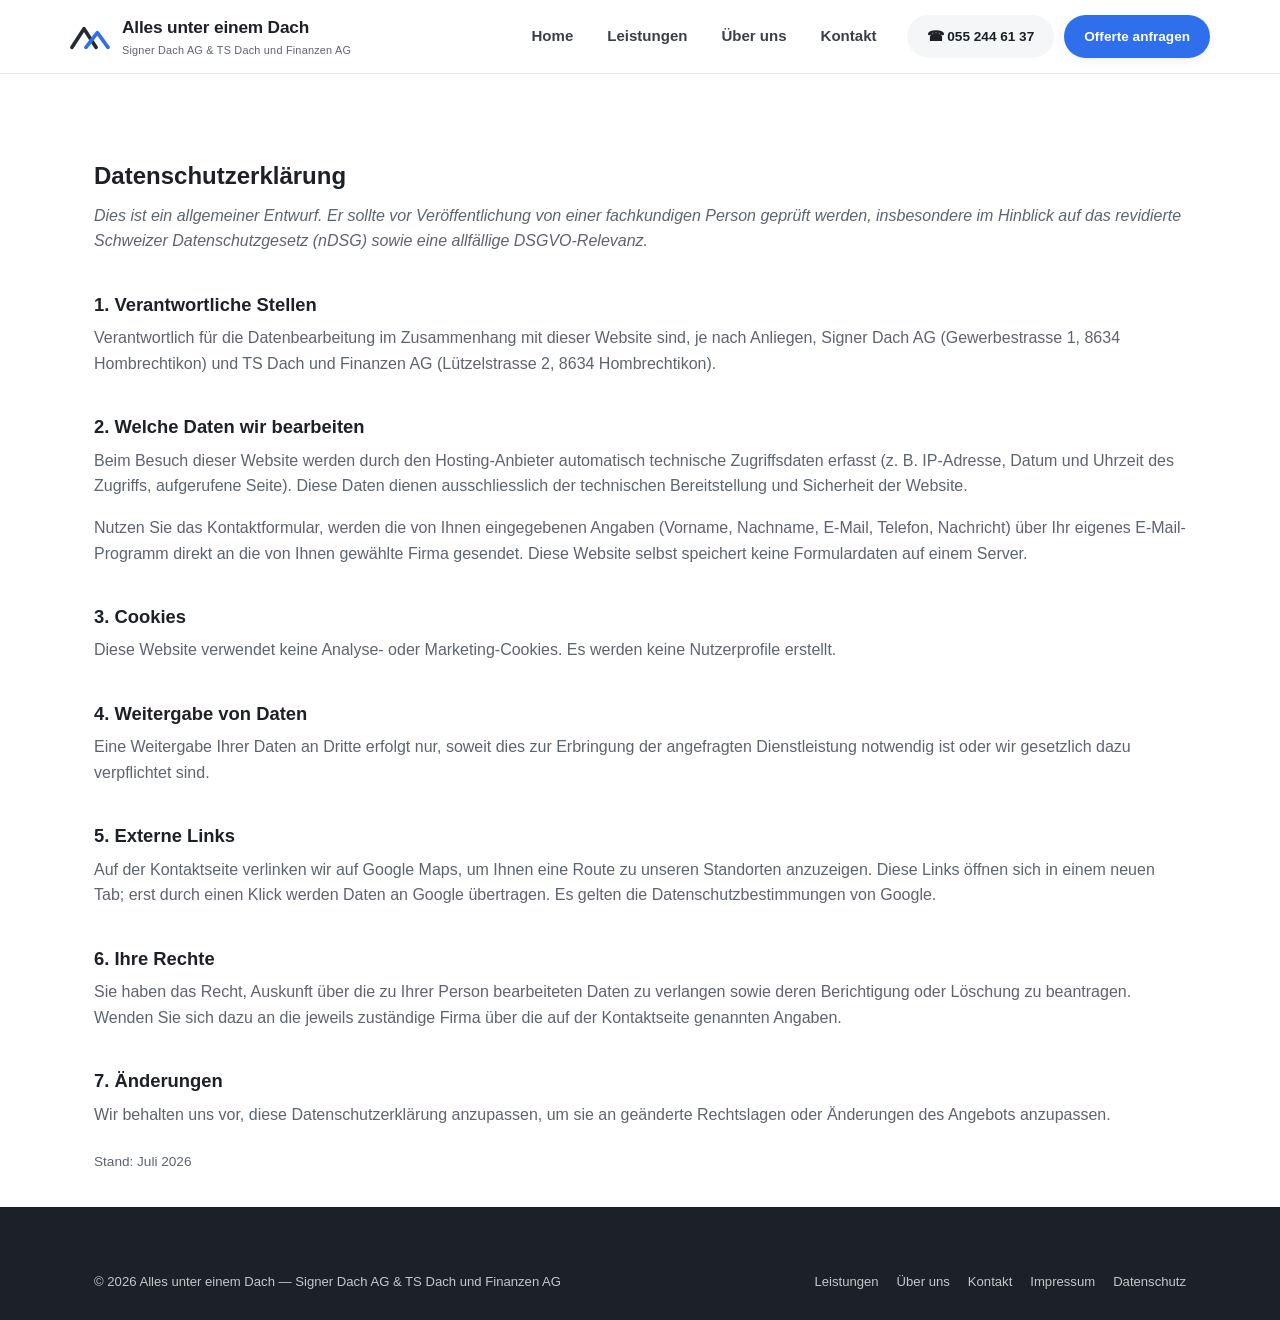
==== datenschutz.html @ af62ad4d "Initial commit: static site with Render deployment config Add render.yaml blueprint for one-click Re" ====
<!DOCTYPE html>
<html lang="de">
<head>
<meta charset="UTF-8">
<meta name="viewport" content="width=device-width, initial-scale=1.0">
<title>Datenschutz | Alles unter einem Dach</title>
<link rel="icon" type="image/svg+xml" href="assets/logo.svg">
<link rel="stylesheet" href="css/style.css">
</head>
<body>

<header class="site-header">
  <div class="container header-inner">
    <a href="index.html" class="brand">
      <img src="assets/logo.svg" alt="Alles unter einem Dach Logo">
      <span>Alles unter einem Dach
        <small>Signer Dach AG &amp; TS Dach und Finanzen AG</small>
      </span>
    </a>
    <nav class="main-nav">
      <a href="index.html">Home</a>
      <a href="leistungen.html">Leistungen</a>
      <a href="ueber-uns.html">Über uns</a>
      <a href="kontakt.html">Kontakt</a>
    </nav>
    <div class="header-actions">
      <a href="tel:+41552446137" class="btn btn-ghost btn-sm">☎ 055 244 61 37</a>
      <a href="kontakt.html" class="btn btn-primary btn-sm">Offerte anfragen</a>
      <button class="nav-toggle" aria-label="Menü öffnen" aria-expanded="false">
        <span></span><span></span><span></span>
      </button>
    </div>
  </div>
</header>

<section style="padding-bottom:20px;">
  <div class="container legal">
    <h1>Datenschutzerklärung</h1>
    <p><em>Dies ist ein allgemeiner Entwurf. Er sollte vor Veröffentlichung von einer fachkundigen Person geprüft werden, insbesondere im Hinblick auf das revidierte Schweizer Datenschutzgesetz (nDSG) sowie eine allfällige DSGVO-Relevanz.</em></p>

    <h2>1. Verantwortliche Stellen</h2>
    <p>Verantwortlich für die Datenbearbeitung im Zusammenhang mit dieser Website sind, je nach Anliegen, Signer Dach AG (Gewerbestrasse 1, 8634 Hombrechtikon) und TS Dach und Finanzen AG (Lützelstrasse 2, 8634 Hombrechtikon).</p>

    <h2>2. Welche Daten wir bearbeiten</h2>
    <p>Beim Besuch dieser Website werden durch den Hosting-Anbieter automatisch technische Zugriffsdaten erfasst (z. B. IP-Adresse, Datum und Uhrzeit des Zugriffs, aufgerufene Seite). Diese Daten dienen ausschliesslich der technischen Bereitstellung und Sicherheit der Website.</p>
    <p>Nutzen Sie das Kontaktformular, werden die von Ihnen eingegebenen Angaben (Vorname, Nachname, E-Mail, Telefon, Nachricht) über Ihr eigenes E-Mail-Programm direkt an die von Ihnen gewählte Firma gesendet. Diese Website selbst speichert keine Formulardaten auf einem Server.</p>

    <h2>3. Cookies</h2>
    <p>Diese Website verwendet keine Analyse- oder Marketing-Cookies. Es werden keine Nutzerprofile erstellt.</p>

    <h2>4. Weitergabe von Daten</h2>
    <p>Eine Weitergabe Ihrer Daten an Dritte erfolgt nur, soweit dies zur Erbringung der angefragten Dienstleistung notwendig ist oder wir gesetzlich dazu verpflichtet sind.</p>

    <h2>5. Externe Links</h2>
    <p>Auf der Kontaktseite verlinken wir auf Google Maps, um Ihnen eine Route zu unseren Standorten anzuzeigen. Diese Links öffnen sich in einem neuen Tab; erst durch einen Klick werden Daten an Google übertragen. Es gelten die Datenschutzbestimmungen von Google.</p>

    <h2>6. Ihre Rechte</h2>
    <p>Sie haben das Recht, Auskunft über die zu Ihrer Person bearbeiteten Daten zu verlangen sowie deren Berichtigung oder Löschung zu beantragen. Wenden Sie sich dazu an die jeweils zuständige Firma über die auf der <a href="kontakt.html">Kontaktseite</a> genannten Angaben.</p>

    <h2>7. Änderungen</h2>
    <p>Wir behalten uns vor, diese Datenschutzerklärung anzupassen, um sie an geänderte Rechtslagen oder Änderungen des Angebots anzupassen.</p>

    <p style="margin-top:24px; font-size:0.85rem;">Stand: Juli 2026</p>
  </div>
</section>

<footer class="site-footer">
  <div class="container">
    <div class="footer-bottom" style="border-top:none; padding-top:0;">
      <span>&copy; <span id="year"></span> Alles unter einem Dach — Signer Dach AG &amp; TS Dach und Finanzen AG</span>
      <ul>
        <li><a href="leistungen.html">Leistungen</a></li>
        <li><a href="ueber-uns.html">Über uns</a></li>
        <li><a href="kontakt.html">Kontakt</a></li>
        <li><a href="impressum.html">Impressum</a></li>
        <li><a href="datenschutz.html">Datenschutz</a></li>
      </ul>
    </div>
  </div>
</footer>

<script src="js/main.js"></script>
</body>
</html>
---- css/style.css ----
/* ==========================================================================
   Alles unter einem Dach – gemeinsames Stylesheet
   Marken: Signer Dach AG (Blau) · TS Dach und Finanzen AG (Gold)
   ========================================================================== */

:root {
  --ink: #1c2127;
  --charcoal: #262b31;
  --charcoal-soft: #3a4048;
  --blue: #2f6feb;
  --blue-dark: #1f4fb8;
  --blue-tint: #eaf1ff;
  --gold: #c8922f;
  --gold-dark: #a8741e;
  --gold-tint: #fbf1e2;
  --bg: #ffffff;
  --bg-soft: #f5f6f8;
  --bg-charcoal: #1c2127;
  --border: #e3e7ec;
  --muted: #5b6570;
  --muted-light: #8991a0;
  --radius: 14px;
  --shadow: 0 10px 30px -12px rgba(28, 33, 39, 0.18);
  --shadow-sm: 0 4px 14px -6px rgba(28, 33, 39, 0.15);
  --max: 1140px;
  --font: "Segoe UI", "Helvetica Neue", Arial, "Noto Sans", sans-serif;
}

* { box-sizing: border-box; }

html { scroll-behavior: smooth; }

body {
  margin: 0;
  font-family: var(--font);
  color: var(--ink);
  background: var(--bg);
  line-height: 1.6;
  -webkit-font-smoothing: antialiased;
}

img, svg { max-width: 100%; display: block; }

a { color: inherit; text-decoration: none; }

h1, h2, h3, h4 { line-height: 1.2; margin: 0 0 0.5em; font-weight: 700; }
p { margin: 0 0 1em; }
ul { margin: 0; padding: 0; list-style: none; }

.container {
  max-width: var(--max);
  margin: 0 auto;
  padding: 0 24px;
}

section { padding: 88px 0; }
@media (max-width: 720px) {
  section { padding: 56px 0; }
}

.eyebrow {
  display: inline-block;
  font-size: 0.78rem;
  font-weight: 700;
  letter-spacing: 0.08em;
  text-transform: uppercase;
  color: var(--blue);
  margin-bottom: 14px;
}

.section-head {
  max-width: 680px;
  margin-bottom: 48px;
}
.section-head.center { margin-left: auto; margin-right: auto; text-align: center; }

.section-head h2 { font-size: clamp(1.6rem, 3vw, 2.2rem); }
.section-head p { color: var(--muted); font-size: 1.05rem; }

/* ---------- Buttons ---------- */
.btn {
  display: inline-flex;
  align-items: center;
  gap: 8px;
  padding: 13px 26px;
  border-radius: 999px;
  font-weight: 600;
  font-size: 0.95rem;
  cursor: pointer;
  border: 2px solid transparent;
  transition: transform 0.15s ease, box-shadow 0.15s ease, background 0.15s ease, color 0.15s ease;
  white-space: nowrap;
}
.btn:hover { transform: translateY(-2px); }
.btn-primary { background: var(--blue); color: #fff; box-shadow: var(--shadow-sm); }
.btn-primary:hover { background: var(--blue-dark); }
.btn-gold { background: var(--gold); color: #fff; box-shadow: var(--shadow-sm); }
.btn-gold:hover { background: var(--gold-dark); }
.btn-outline { background: transparent; border-color: rgba(255,255,255,0.55); color: #fff; }
.btn-outline:hover { background: rgba(255,255,255,0.12); }
.btn-outline-dark { background: transparent; border-color: var(--border); color: var(--ink); }
.btn-outline-dark:hover { border-color: var(--blue); color: var(--blue); }
.btn-ghost { background: var(--bg-soft); color: var(--ink); }
.btn-ghost:hover { background: var(--border); }
.btn-sm { padding: 9px 18px; font-size: 0.85rem; }

/* ---------- Header ---------- */
.site-header {
  position: sticky;
  top: 0;
  z-index: 100;
  background: rgba(255,255,255,0.92);
  backdrop-filter: blur(8px);
  border-bottom: 1px solid var(--border);
}
.header-inner {
  display: flex;
  align-items: center;
  justify-content: space-between;
  padding: 14px 0;
  gap: 16px;
}
.brand {
  display: flex;
  align-items: center;
  gap: 12px;
  font-weight: 800;
  font-size: 1.08rem;
  letter-spacing: -0.01em;
  min-width: 0;
  flex: 1 1 auto;
}
.brand img { width: 40px; height: auto; flex-shrink: 0; }
.brand > span { min-width: 0; white-space: nowrap; overflow: hidden; text-overflow: ellipsis; }
.brand small {
  display: block;
  font-weight: 500;
  font-size: 0.68rem;
  color: var(--muted);
  letter-spacing: 0.02em;
  white-space: nowrap;
  overflow: hidden;
  text-overflow: ellipsis;
}

.main-nav {
  display: flex;
  align-items: center;
  gap: 6px;
}
.main-nav a {
  padding: 10px 14px;
  border-radius: 8px;
  font-weight: 600;
  font-size: 0.94rem;
  color: var(--charcoal-soft);
  transition: background 0.15s ease, color 0.15s ease;
}
.main-nav a:hover { background: var(--bg-soft); color: var(--ink); }
.main-nav a.active { color: var(--blue); }

.header-actions { display: flex; align-items: center; gap: 10px; }
.nav-toggle {
  display: none;
  flex-direction: column;
  gap: 4px;
  background: none;
  border: none;
  cursor: pointer;
  padding: 8px;
}
.nav-toggle span { width: 22px; height: 2px; background: var(--ink); border-radius: 2px; }

@media (max-width: 900px) {
  .main-nav {
    position: absolute;
    top: 100%; left: 0; right: 0;
    background: #fff;
    flex-direction: column;
    align-items: stretch;
    padding: 10px 20px 18px;
    border-bottom: 1px solid var(--border);
    box-shadow: var(--shadow);
    display: none;
  }
  .main-nav.open { display: flex; }
  .main-nav a { padding: 12px 8px; }
  .nav-toggle { display: flex; }
}

@media (max-width: 640px) {
  .brand small { display: none; }
  .header-actions a.btn-ghost { display: none; }
}

@media (max-width: 460px) {
  .header-actions a.btn-primary { display: none; }
}

/* ---------- Hero ---------- */
.hero {
  background:
    radial-gradient(1100px 500px at 85% -10%, rgba(47,111,235,0.35), transparent 60%),
    linear-gradient(160deg, var(--charcoal), #12151a);
  color: #fff;
  padding: 110px 0 90px;
  position: relative;
  overflow: hidden;
}
.hero .container { position: relative; z-index: 1; }
.hero-tag {
  display: inline-flex;
  align-items: center;
  gap: 8px;
  background: rgba(255,255,255,0.1);
  border: 1px solid rgba(255,255,255,0.18);
  padding: 8px 16px;
  border-radius: 999px;
  font-size: 0.85rem;
  margin-bottom: 22px;
}
.hero-tag .dot-blue { color: var(--blue); }
.hero-tag .dot-gold { color: var(--gold); }
.hero h1 {
  font-size: clamp(2.2rem, 5vw, 3.4rem);
  max-width: 780px;
  margin-bottom: 22px;
}
.hero p.lead {
  font-size: 1.15rem;
  color: rgba(255,255,255,0.78);
  max-width: 620px;
  margin-bottom: 34px;
}
.hero-actions { display: flex; gap: 14px; flex-wrap: wrap; margin-bottom: 56px; }

.hero-brandbar {
  display: flex;
  gap: 18px;
  flex-wrap: wrap;
}
.hero-brandbar .chip {
  display: flex;
  align-items: center;
  gap: 10px;
  background: rgba(255,255,255,0.06);
  border: 1px solid rgba(255,255,255,0.14);
  padding: 12px 18px;
  border-radius: 12px;
  font-size: 0.9rem;
}
.hero-brandbar .swatch { width: 10px; height: 10px; border-radius: 3px; }
.swatch-blue { background: var(--blue); }
.swatch-gold { background: var(--gold); }

/* ---------- Intro / Story ---------- */
.story {
  display: grid;
  grid-template-columns: 1.1fr 0.9fr;
  gap: 56px;
  align-items: center;
}
@media (max-width: 860px) { .story { grid-template-columns: 1fr; } }
.story-figure {
  background: var(--bg-soft);
  border-radius: var(--radius);
  padding: 36px;
  border: 1px solid var(--border);
}
.story-figure .merge-mark { width: 120px; margin: 0 auto 20px; }
.story-stats {
  display: grid;
  grid-template-columns: 1fr 1fr;
  gap: 18px;
  margin-top: 8px;
}
.stat b { display: block; font-size: 1.7rem; color: var(--charcoal); }
.stat span { font-size: 0.85rem; color: var(--muted); }

/* ---------- Brand cards ---------- */
.brand-grid {
  display: grid;
  grid-template-columns: 1fr 1fr;
  gap: 28px;
}
@media (max-width: 860px) { .brand-grid { grid-template-columns: 1fr; } }

.brand-card {
  border: 1px solid var(--border);
  border-radius: var(--radius);
  padding: 34px;
  background: #fff;
  box-shadow: var(--shadow-sm);
  border-top: 5px solid var(--blue);
  display: flex;
  flex-direction: column;
  height: 100%;
}
.brand-card.gold { border-top-color: var(--gold); }
.brand-card .badge {
  display: inline-block;
  align-self: flex-start;
  font-size: 0.72rem;
  font-weight: 700;
  letter-spacing: 0.05em;
  text-transform: uppercase;
  padding: 6px 12px;
  border-radius: 999px;
  background: var(--blue-tint);
  color: var(--blue-dark);
  margin-bottom: 16px;
}
.brand-card.gold .badge { background: var(--gold-tint); color: var(--gold-dark); }
.brand-card h3 { font-size: 1.4rem; }
.brand-card .quote {
  font-style: italic;
  color: var(--muted);
  border-left: 3px solid var(--blue);
  padding-left: 14px;
  margin: 16px 0;
}
.brand-card.gold .quote { border-left-color: var(--gold); }
.brand-card ul.tags {
  display: flex;
  flex-wrap: wrap;
  gap: 8px;
  margin: 18px 0 26px;
}
.brand-card ul.tags li {
  background: var(--bg-soft);
  border: 1px solid var(--border);
  padding: 6px 12px;
  border-radius: 999px;
  font-size: 0.82rem;
  color: var(--charcoal-soft);
}
.brand-card .card-footer {
  margin-top: auto;
  display: flex;
  align-items: center;
  justify-content: space-between;
  flex-wrap: wrap;
  gap: 10px;
  padding-top: 18px;
  border-top: 1px dashed var(--border);
  font-size: 0.88rem;
  color: var(--muted);
}

/* ---------- Services ---------- */
.service-grid {
  display: grid;
  grid-template-columns: repeat(3, 1fr);
  gap: 22px;
}
@media (max-width: 900px) { .service-grid { grid-template-columns: repeat(2, 1fr); } }
@media (max-width: 600px) { .service-grid { grid-template-columns: 1fr; } }

.service-card {
  background: var(--bg-soft);
  border: 1px solid var(--border);
  border-radius: 12px;
  padding: 24px;
  transition: transform 0.15s ease, box-shadow 0.15s ease, border-color 0.15s ease;
}
.service-card:hover { transform: translateY(-3px); box-shadow: var(--shadow-sm); border-color: var(--blue); }
.service-card .icon {
  width: 42px; height: 42px;
  border-radius: 10px;
  display: flex; align-items: center; justify-content: center;
  background: var(--blue-tint);
  color: var(--blue-dark);
  margin-bottom: 14px;
  font-size: 1.2rem;
}
.service-grid.gold .service-card:hover { border-color: var(--gold); }
.service-grid.gold .service-card .icon { background: var(--gold-tint); color: var(--gold-dark); }
.service-card h4 { font-size: 1.05rem; margin-bottom: 6px; }
.service-card p { color: var(--muted); font-size: 0.92rem; margin: 0; }

/* ---------- Brand section wrapper (Leistungen page) ---------- */
.brand-section { border-top: 1px solid var(--border); }
.brand-banner {
  display: flex;
  align-items: center;
  justify-content: space-between;
  flex-wrap: wrap;
  gap: 20px;
  padding: 22px 28px;
  border-radius: var(--radius);
  margin-bottom: 44px;
  background: var(--blue-tint);
}
.brand-banner.gold { background: var(--gold-tint); }
.brand-banner .name { font-size: 1.3rem; font-weight: 800; }
.brand-banner .name span { display:block; font-weight: 500; font-size: 0.85rem; color: var(--muted); }

.subhead {
  font-size: 1.05rem;
  font-weight: 700;
  margin: 44px 0 18px;
  display: flex;
  align-items: center;
  gap: 10px;
}
.subhead::before {
  content: "";
  width: 22px; height: 3px; border-radius: 2px;
  background: var(--blue);
}
.gold-block .subhead::before { background: var(--gold); }

/* ---------- Team ---------- */
.team-grid {
  display: grid;
  grid-template-columns: repeat(2, 1fr);
  gap: 26px;
}
@media (max-width: 700px) { .team-grid { grid-template-columns: 1fr; } }
.team-card {
  display: flex;
  gap: 20px;
  align-items: flex-start;
  padding: 28px;
  border: 1px solid var(--border);
  border-radius: var(--radius);
  background: #fff;
}
.avatar {
  width: 64px; height: 64px;
  border-radius: 50%;
  display: flex; align-items: center; justify-content: center;
  font-weight: 800;
  color: #fff;
  font-size: 1.1rem;
  flex-shrink: 0;
  background: var(--blue);
}
.team-card.gold .avatar { background: var(--gold); }
.team-card h4 { margin-bottom: 2px; font-size: 1.1rem; }
.team-card .role { color: var(--muted); font-size: 0.88rem; margin-bottom: 10px; display:block; }
.team-card .companies { display: flex; gap: 8px; flex-wrap: wrap; margin-top: 12px; }
.team-card .companies span {
  font-size: 0.75rem;
  padding: 4px 10px;
  border-radius: 999px;
  background: var(--bg-soft);
  border: 1px solid var(--border);
  color: var(--muted);
}

/* ---------- Values ---------- */
.value-grid {
  display: grid;
  grid-template-columns: repeat(4, 1fr);
  gap: 20px;
}
@media (max-width: 900px) { .value-grid { grid-template-columns: repeat(2, 1fr); } }
@media (max-width: 520px) { .value-grid { grid-template-columns: 1fr; } }
.value-item { text-align: center; padding: 8px; }
.value-item .num {
  width: 46px; height: 46px; border-radius: 50%;
  background: var(--charcoal);
  color: #fff;
  display: flex; align-items: center; justify-content: center;
  font-weight: 700;
  margin: 0 auto 14px;
}
.value-item h4 { font-size: 1rem; }
.value-item p { color: var(--muted); font-size: 0.88rem; }

/* ---------- Contact cards ---------- */
.contact-grid {
  display: grid;
  grid-template-columns: 1fr 1fr;
  gap: 26px;
  margin-bottom: 56px;
}
@media (max-width: 800px) { .contact-grid { grid-template-columns: 1fr; } }
.contact-card {
  border: 1px solid var(--border);
  border-radius: var(--radius);
  padding: 30px;
  border-top: 5px solid var(--blue);
}
.contact-card.gold { border-top-color: var(--gold); }
.contact-card h3 { font-size: 1.2rem; }
.contact-card dl { margin: 18px 0 0; }
.contact-card dt { font-size: 0.75rem; text-transform: uppercase; letter-spacing: 0.04em; color: var(--muted-light); margin-top: 14px; }
.contact-card dd { margin: 2px 0 0; font-weight: 600; }
.contact-card dd a:hover { color: var(--blue); }
.contact-card.gold dd a:hover { color: var(--gold-dark); }

.form-wrap {
  background: var(--bg-soft);
  border: 1px solid var(--border);
  border-radius: var(--radius);
  padding: 40px;
}
@media (max-width: 600px) { .form-wrap { padding: 24px; } }
.form-grid {
  display: grid;
  grid-template-columns: 1fr 1fr;
  gap: 18px;
}
@media (max-width: 640px) { .form-grid { grid-template-columns: 1fr; } }
.field { display: flex; flex-direction: column; gap: 6px; }
.field.full { grid-column: 1 / -1; }
.field label { font-size: 0.85rem; font-weight: 600; color: var(--charcoal-soft); }
.field input, .field select, .field textarea {
  padding: 12px 14px;
  border: 1px solid var(--border);
  border-radius: 9px;
  font-family: inherit;
  font-size: 0.95rem;
  background: #fff;
  color: var(--ink);
}
.field input:focus, .field select:focus, .field textarea:focus {
  outline: none;
  border-color: var(--blue);
  box-shadow: 0 0 0 3px var(--blue-tint);
}
.field.checkbox { flex-direction: row; align-items: flex-start; gap: 10px; }
.field.checkbox input { margin-top: 4px; }
.field.checkbox label { font-weight: 500; color: var(--muted); font-size: 0.86rem; }
.form-note { font-size: 0.8rem; color: var(--muted-light); margin-top: 14px; }
.form-success {
  display: none;
  background: var(--blue-tint);
  color: var(--blue-dark);
  border-radius: 9px;
  padding: 14px 16px;
  font-size: 0.9rem;
  margin-top: 16px;
}
.form-success.show { display: block; }

/* ---------- CTA band ---------- */
.cta-band {
  background: linear-gradient(135deg, var(--charcoal), #12151a);
  color: #fff;
  border-radius: 24px;
  padding: 56px;
  text-align: center;
}
@media (max-width: 600px) { .cta-band { padding: 36px 22px; border-radius: 16px; } }
.cta-band h2 { font-size: clamp(1.5rem, 3vw, 2rem); }
.cta-band p { color: rgba(255,255,255,0.75); max-width: 520px; margin: 0 auto 28px; }
.cta-band .btn-row { display: flex; gap: 14px; justify-content: center; flex-wrap: wrap; }

.bg-soft { background: var(--bg-soft); }

/* ---------- Footer ---------- */
.site-footer {
  background: var(--bg-charcoal);
  color: rgba(255,255,255,0.75);
  padding: 64px 0 28px;
}
.footer-grid {
  display: grid;
  grid-template-columns: 1.3fr 1fr 1fr;
  gap: 40px;
  padding-bottom: 36px;
  border-bottom: 1px solid rgba(255,255,255,0.12);
}
@media (max-width: 800px) { .footer-grid { grid-template-columns: 1fr 1fr; } }
@media (max-width: 560px) { .footer-grid { grid-template-columns: 1fr; } }
.footer-brand { display: flex; align-items: center; gap: 12px; font-weight: 800; color: #fff; margin-bottom: 14px; }
.footer-brand img { width: 34px; }
.footer-col h5 { color: #fff; font-size: 0.85rem; text-transform: uppercase; letter-spacing: 0.06em; margin-bottom: 16px; }
.footer-col ul li { margin-bottom: 10px; font-size: 0.92rem; }
.footer-col ul li a:hover { color: #fff; }
.footer-col .tag {
  display: inline-block;
  font-size: 0.7rem;
  font-weight: 700;
  text-transform: uppercase;
  padding: 3px 9px;
  border-radius: 999px;
  margin-bottom: 8px;
}
.footer-col .tag.blue { background: rgba(47,111,235,0.2); color: #9dbcfb; }
.footer-col .tag.gold { background: rgba(200,146,47,0.22); color: #eac07f; }
.footer-bottom {
  display: flex;
  justify-content: space-between;
  align-items: center;
  flex-wrap: wrap;
  gap: 12px;
  padding-top: 24px;
  font-size: 0.82rem;
}
.footer-bottom ul { display: flex; gap: 18px; flex-wrap: wrap; }
.footer-bottom ul li a:hover { color: #fff; }

/* ---------- Legal pages ---------- */
.legal h2 { margin-top: 40px; font-size: 1.15rem; }
.legal p, .legal li { color: var(--muted); }
.legal ul { list-style: disc; padding-left: 22px; margin-bottom: 1em; }
.legal ul li { margin-bottom: 6px; }

/* ---------- Placeholder note ---------- */
.fillin {
  background: var(--gold-tint);
  color: var(--gold-dark);
  padding: 2px 6px;
  border-radius: 4px;
  font-size: 0.9em;
}
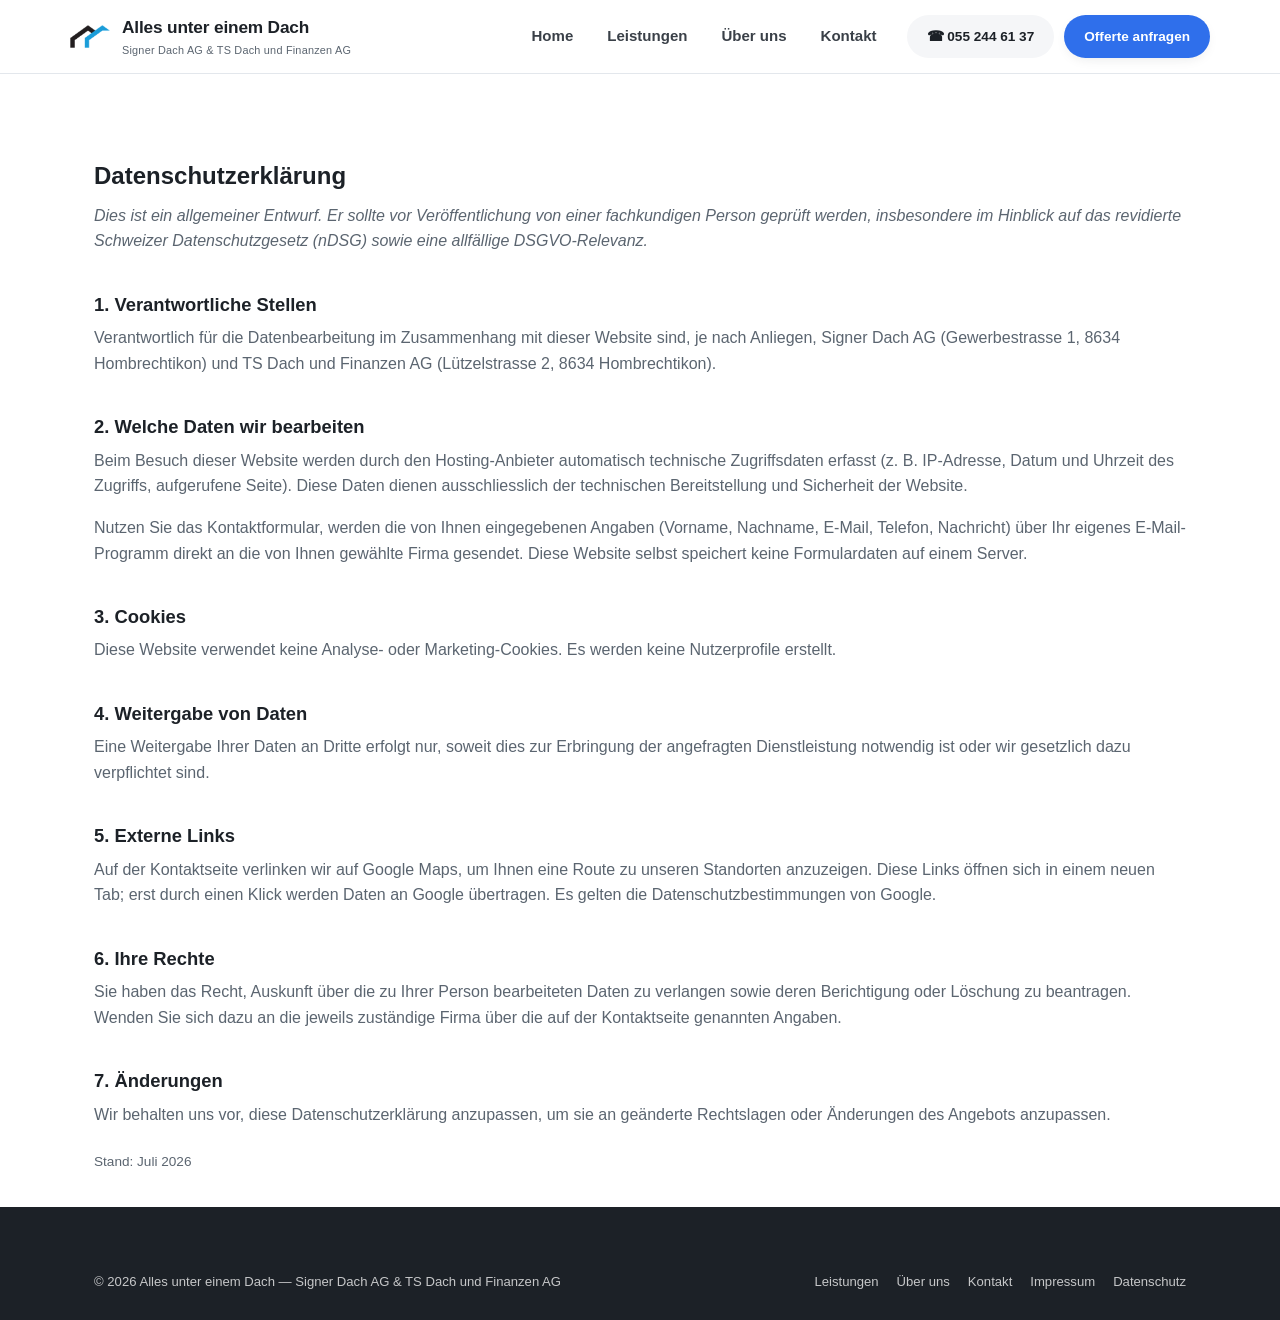
==== commit 2bc6376a: "Add proper square favicon and white logo for dark backgrounds Browser tabs were showing the wide 480" ====
--- a/datenschutz.html
+++ b/datenschutz.html
@@ -4,7 +4,8 @@
 <meta charset="UTF-8">
 <meta name="viewport" content="width=device-width, initial-scale=1.0">
 <title>Datenschutz | Alles unter einem Dach</title>
-<link rel="icon" type="image/svg+xml" href="assets/logo.svg">
+<link rel="icon" href="assets/favicon.ico" sizes="any">
+<link rel="icon" type="image/svg+xml" href="assets/favicon.svg">
 <link rel="stylesheet" href="css/style.css">
 </head>
 <body>
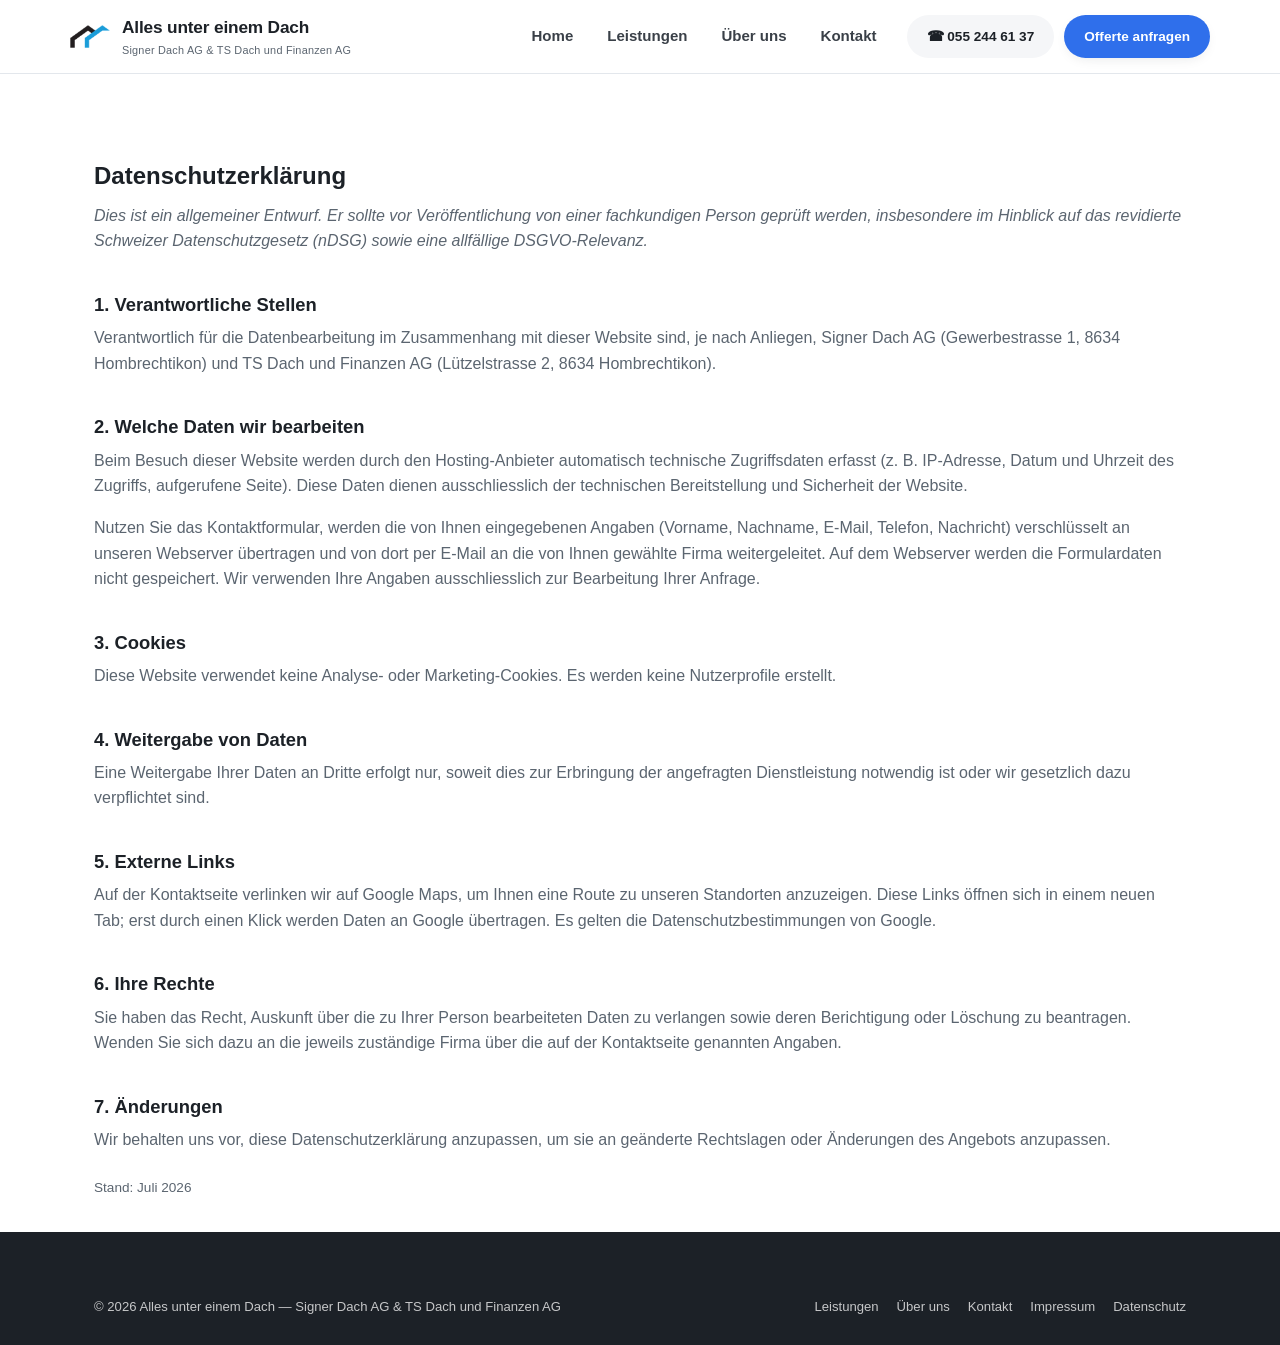
==== commit f3c4e4f9: "Send contact form via PHP on Hostpoint instead of mailto Co-Authored-By: Claude Opus 5.5 <noreply@an" ====
--- a/datenschutz.html
+++ b/datenschutz.html
@@ -44,7 +44,7 @@
 
     <h2>2. Welche Daten wir bearbeiten</h2>
     <p>Beim Besuch dieser Website werden durch den Hosting-Anbieter automatisch technische Zugriffsdaten erfasst (z. B. IP-Adresse, Datum und Uhrzeit des Zugriffs, aufgerufene Seite). Diese Daten dienen ausschliesslich der technischen Bereitstellung und Sicherheit der Website.</p>
-    <p>Nutzen Sie das Kontaktformular, werden die von Ihnen eingegebenen Angaben (Vorname, Nachname, E-Mail, Telefon, Nachricht) über Ihr eigenes E-Mail-Programm direkt an die von Ihnen gewählte Firma gesendet. Diese Website selbst speichert keine Formulardaten auf einem Server.</p>
+    <p>Nutzen Sie das Kontaktformular, werden die von Ihnen eingegebenen Angaben (Vorname, Nachname, E-Mail, Telefon, Nachricht) verschlüsselt an unseren Webserver übertragen und von dort per E-Mail an die von Ihnen gewählte Firma weitergeleitet. Auf dem Webserver werden die Formulardaten nicht gespeichert. Wir verwenden Ihre Angaben ausschliesslich zur Bearbeitung Ihrer Anfrage.</p>
 
     <h2>3. Cookies</h2>
     <p>Diese Website verwendet keine Analyse- oder Marketing-Cookies. Es werden keine Nutzerprofile erstellt.</p>
--- a/css/style.css
+++ b/css/style.css
@@ -535,6 +535,7 @@
   margin-top: 16px;
 }
 .form-success.show { display: block; }
+.form-success.error { background: #fdecea; color: #8a1c12; }
 
 /* ---------- CTA band ---------- */
 .cta-band {
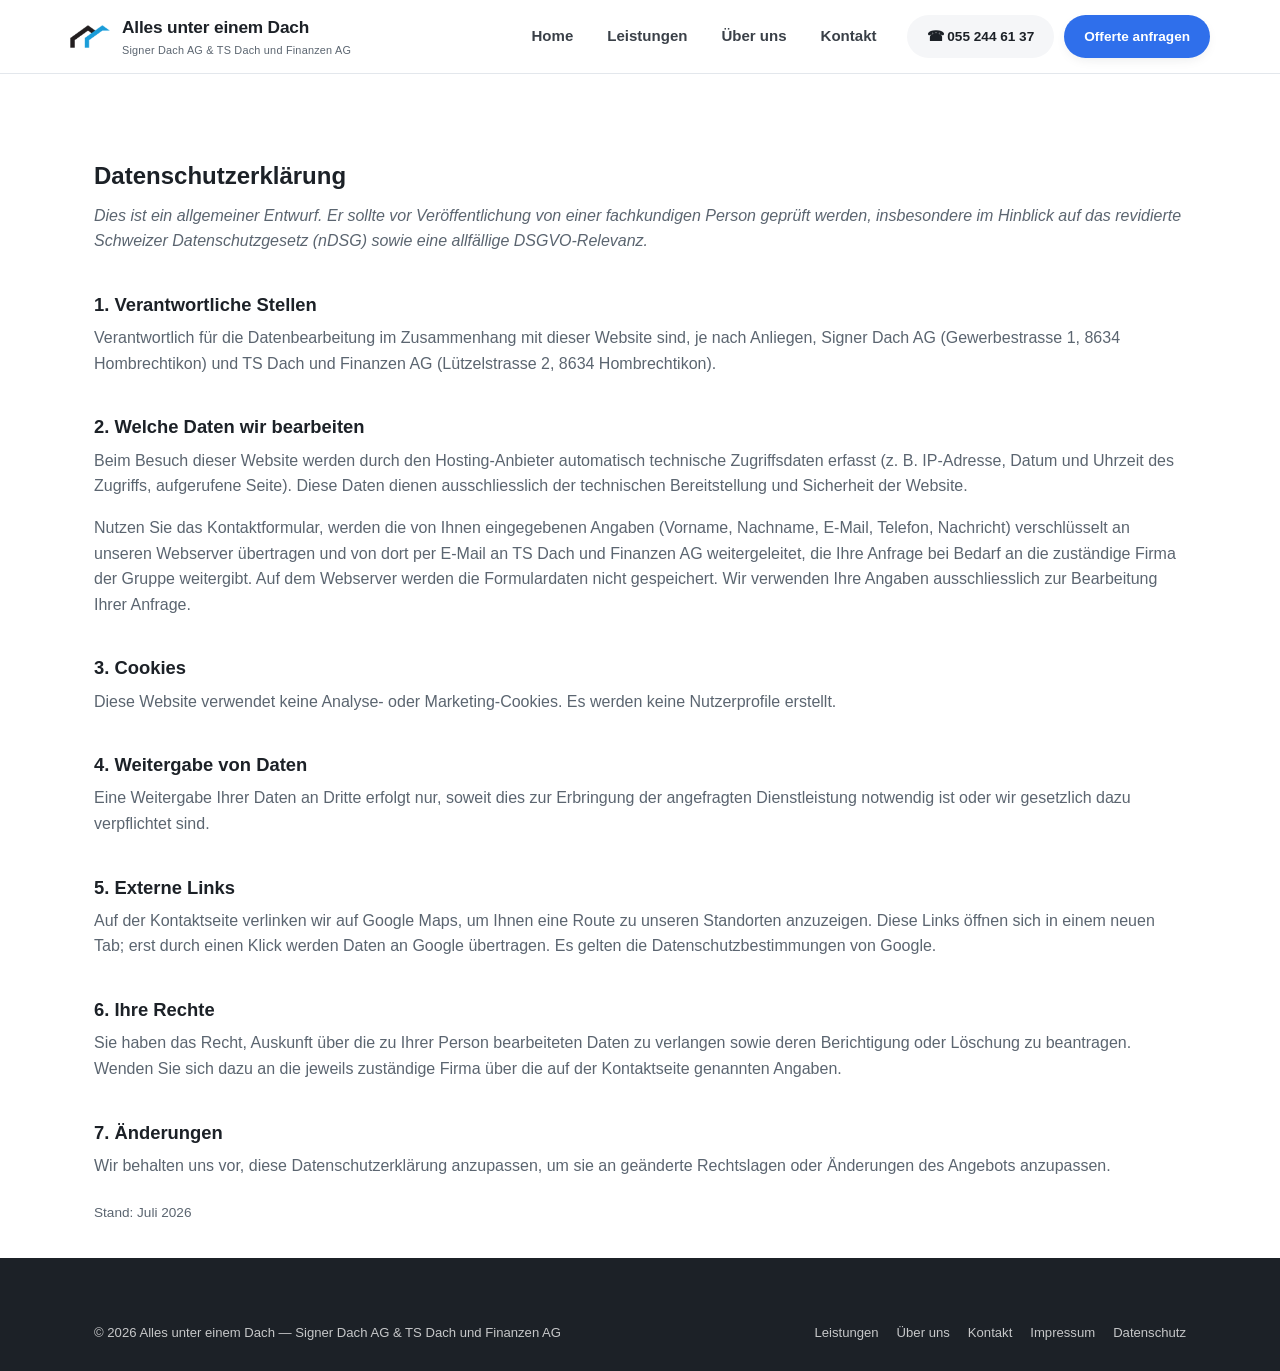
==== commit d30fa037: "Route contact form to TS Dach, add rate limit and security headers Co-Authored-By: Claude Opus 5.5 <" ====
--- a/datenschutz.html
+++ b/datenschutz.html
@@ -44,7 +44,7 @@
 
     <h2>2. Welche Daten wir bearbeiten</h2>
     <p>Beim Besuch dieser Website werden durch den Hosting-Anbieter automatisch technische Zugriffsdaten erfasst (z. B. IP-Adresse, Datum und Uhrzeit des Zugriffs, aufgerufene Seite). Diese Daten dienen ausschliesslich der technischen Bereitstellung und Sicherheit der Website.</p>
-    <p>Nutzen Sie das Kontaktformular, werden die von Ihnen eingegebenen Angaben (Vorname, Nachname, E-Mail, Telefon, Nachricht) verschlüsselt an unseren Webserver übertragen und von dort per E-Mail an die von Ihnen gewählte Firma weitergeleitet. Auf dem Webserver werden die Formulardaten nicht gespeichert. Wir verwenden Ihre Angaben ausschliesslich zur Bearbeitung Ihrer Anfrage.</p>
+    <p>Nutzen Sie das Kontaktformular, werden die von Ihnen eingegebenen Angaben (Vorname, Nachname, E-Mail, Telefon, Nachricht) verschlüsselt an unseren Webserver übertragen und von dort per E-Mail an TS Dach und Finanzen AG weitergeleitet, die Ihre Anfrage bei Bedarf an die zuständige Firma der Gruppe weitergibt. Auf dem Webserver werden die Formulardaten nicht gespeichert. Wir verwenden Ihre Angaben ausschliesslich zur Bearbeitung Ihrer Anfrage.</p>
 
     <h2>3. Cookies</h2>
     <p>Diese Website verwendet keine Analyse- oder Marketing-Cookies. Es werden keine Nutzerprofile erstellt.</p>
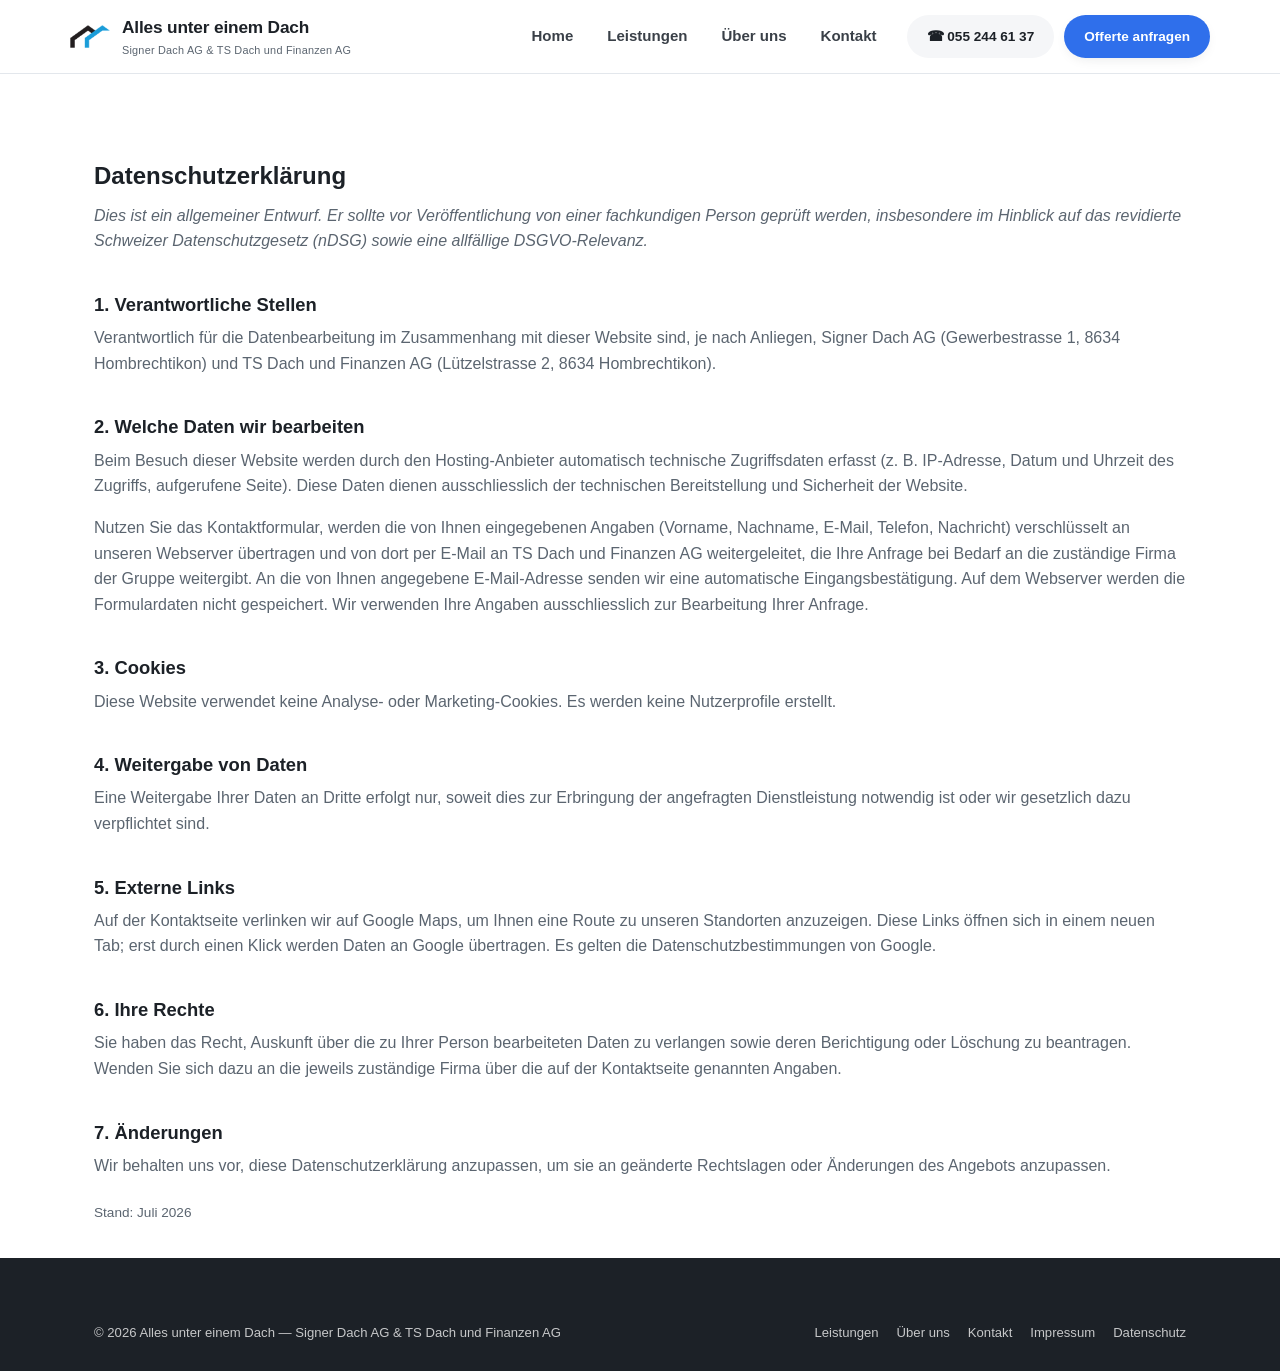
==== commit de98176a: "Send automatic confirmation email to contact form senders Co-Authored-By: Claude Opus 5.5 <noreply@a" ====
--- a/datenschutz.html
+++ b/datenschutz.html
@@ -44,7 +44,7 @@
 
     <h2>2. Welche Daten wir bearbeiten</h2>
     <p>Beim Besuch dieser Website werden durch den Hosting-Anbieter automatisch technische Zugriffsdaten erfasst (z. B. IP-Adresse, Datum und Uhrzeit des Zugriffs, aufgerufene Seite). Diese Daten dienen ausschliesslich der technischen Bereitstellung und Sicherheit der Website.</p>
-    <p>Nutzen Sie das Kontaktformular, werden die von Ihnen eingegebenen Angaben (Vorname, Nachname, E-Mail, Telefon, Nachricht) verschlüsselt an unseren Webserver übertragen und von dort per E-Mail an TS Dach und Finanzen AG weitergeleitet, die Ihre Anfrage bei Bedarf an die zuständige Firma der Gruppe weitergibt. Auf dem Webserver werden die Formulardaten nicht gespeichert. Wir verwenden Ihre Angaben ausschliesslich zur Bearbeitung Ihrer Anfrage.</p>
+    <p>Nutzen Sie das Kontaktformular, werden die von Ihnen eingegebenen Angaben (Vorname, Nachname, E-Mail, Telefon, Nachricht) verschlüsselt an unseren Webserver übertragen und von dort per E-Mail an TS Dach und Finanzen AG weitergeleitet, die Ihre Anfrage bei Bedarf an die zuständige Firma der Gruppe weitergibt. An die von Ihnen angegebene E-Mail-Adresse senden wir eine automatische Eingangsbestätigung. Auf dem Webserver werden die Formulardaten nicht gespeichert. Wir verwenden Ihre Angaben ausschliesslich zur Bearbeitung Ihrer Anfrage.</p>
 
     <h2>3. Cookies</h2>
     <p>Diese Website verwendet keine Analyse- oder Marketing-Cookies. Es werden keine Nutzerprofile erstellt.</p>
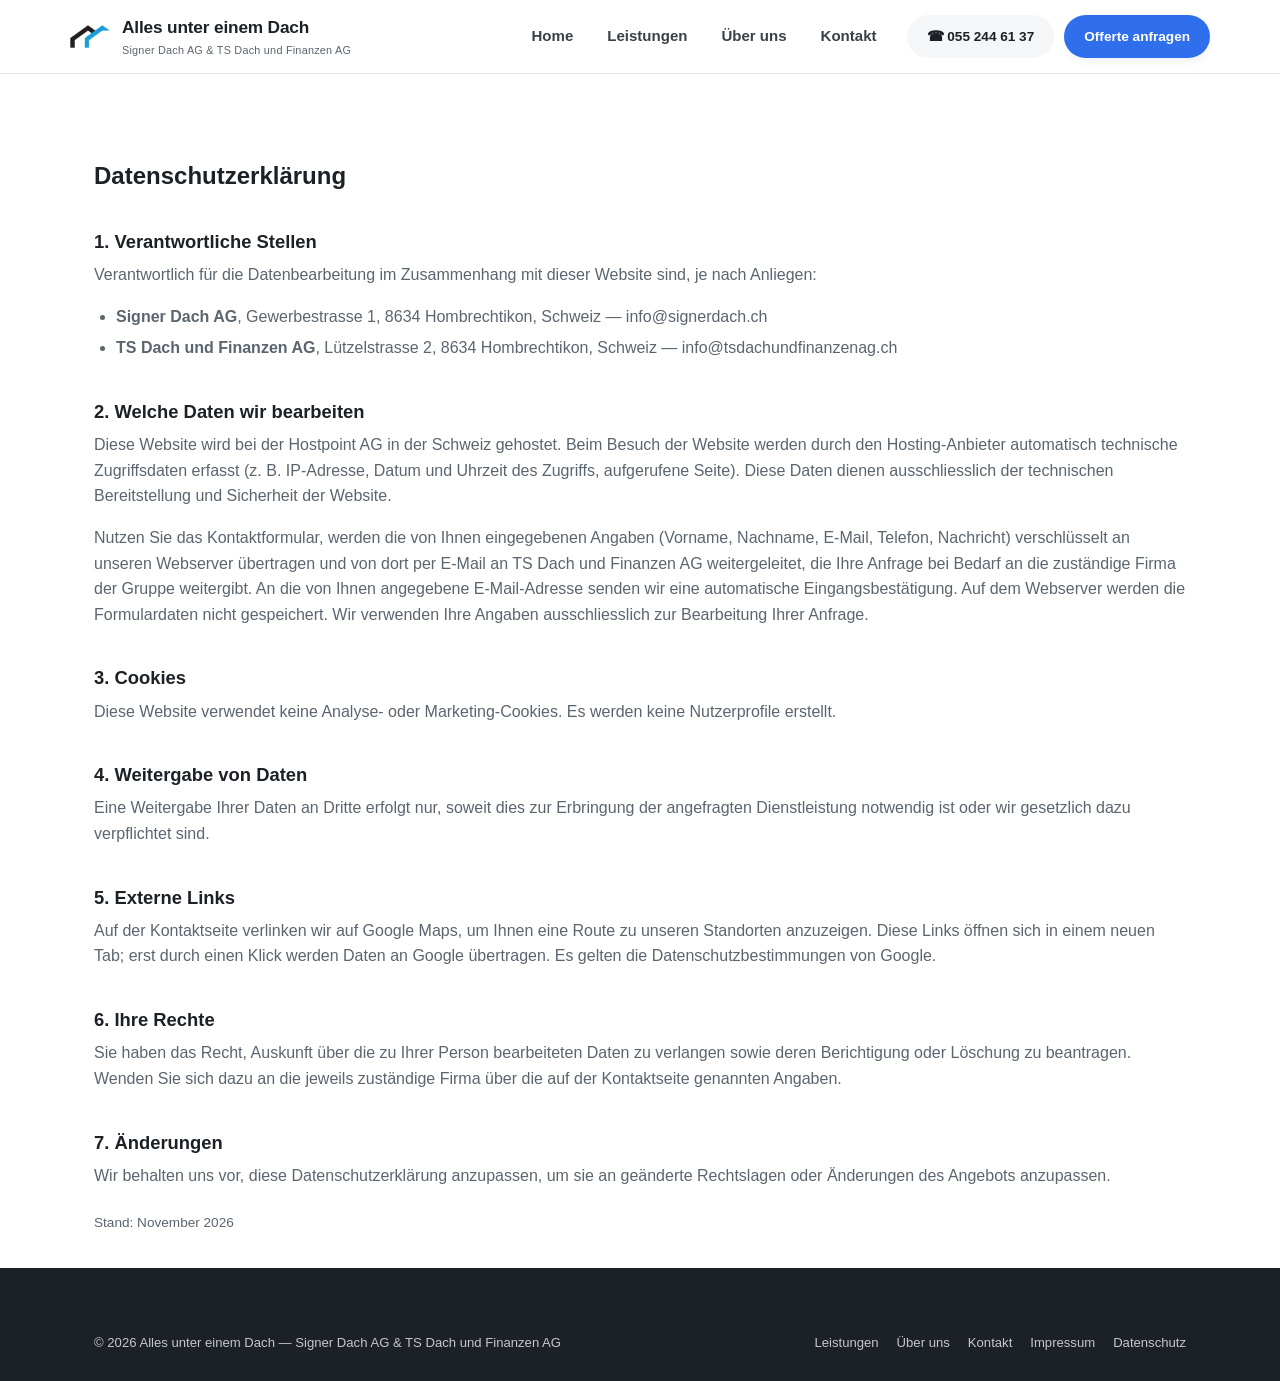
==== commit 88314b2b: "Add UID and commercial register numbers, finalize legal pages Co-Authored-By: Claude Opus 5.5 <norep" ====
--- a/datenschutz.html
+++ b/datenschutz.html
@@ -37,13 +37,15 @@
 <section style="padding-bottom:20px;">
   <div class="container legal">
     <h1>Datenschutzerklärung</h1>
-    <p><em>Dies ist ein allgemeiner Entwurf. Er sollte vor Veröffentlichung von einer fachkundigen Person geprüft werden, insbesondere im Hinblick auf das revidierte Schweizer Datenschutzgesetz (nDSG) sowie eine allfällige DSGVO-Relevanz.</em></p>
-
     <h2>1. Verantwortliche Stellen</h2>
-    <p>Verantwortlich für die Datenbearbeitung im Zusammenhang mit dieser Website sind, je nach Anliegen, Signer Dach AG (Gewerbestrasse 1, 8634 Hombrechtikon) und TS Dach und Finanzen AG (Lützelstrasse 2, 8634 Hombrechtikon).</p>
+    <p>Verantwortlich für die Datenbearbeitung im Zusammenhang mit dieser Website sind, je nach Anliegen:</p>
+    <ul>
+      <li><strong>Signer Dach AG</strong>, Gewerbestrasse 1, 8634 Hombrechtikon, Schweiz — <a href="mailto:info@signerdach.ch">info@signerdach.ch</a></li>
+      <li><strong>TS Dach und Finanzen AG</strong>, Lützelstrasse 2, 8634 Hombrechtikon, Schweiz — <a href="mailto:info@tsdachundfinanzenag.ch">info@tsdachundfinanzenag.ch</a></li>
+    </ul>
 
     <h2>2. Welche Daten wir bearbeiten</h2>
-    <p>Beim Besuch dieser Website werden durch den Hosting-Anbieter automatisch technische Zugriffsdaten erfasst (z. B. IP-Adresse, Datum und Uhrzeit des Zugriffs, aufgerufene Seite). Diese Daten dienen ausschliesslich der technischen Bereitstellung und Sicherheit der Website.</p>
+    <p>Diese Website wird bei der Hostpoint AG in der Schweiz gehostet. Beim Besuch der Website werden durch den Hosting-Anbieter automatisch technische Zugriffsdaten erfasst (z. B. IP-Adresse, Datum und Uhrzeit des Zugriffs, aufgerufene Seite). Diese Daten dienen ausschliesslich der technischen Bereitstellung und Sicherheit der Website.</p>
     <p>Nutzen Sie das Kontaktformular, werden die von Ihnen eingegebenen Angaben (Vorname, Nachname, E-Mail, Telefon, Nachricht) verschlüsselt an unseren Webserver übertragen und von dort per E-Mail an TS Dach und Finanzen AG weitergeleitet, die Ihre Anfrage bei Bedarf an die zuständige Firma der Gruppe weitergibt. An die von Ihnen angegebene E-Mail-Adresse senden wir eine automatische Eingangsbestätigung. Auf dem Webserver werden die Formulardaten nicht gespeichert. Wir verwenden Ihre Angaben ausschliesslich zur Bearbeitung Ihrer Anfrage.</p>
 
     <h2>3. Cookies</h2>
@@ -61,7 +63,7 @@
     <h2>7. Änderungen</h2>
     <p>Wir behalten uns vor, diese Datenschutzerklärung anzupassen, um sie an geänderte Rechtslagen oder Änderungen des Angebots anzupassen.</p>
 
-    <p style="margin-top:24px; font-size:0.85rem;">Stand: Juli 2026</p>
+    <p style="margin-top:24px; font-size:0.85rem;">Stand: November 2026</p>
   </div>
 </section>
 
